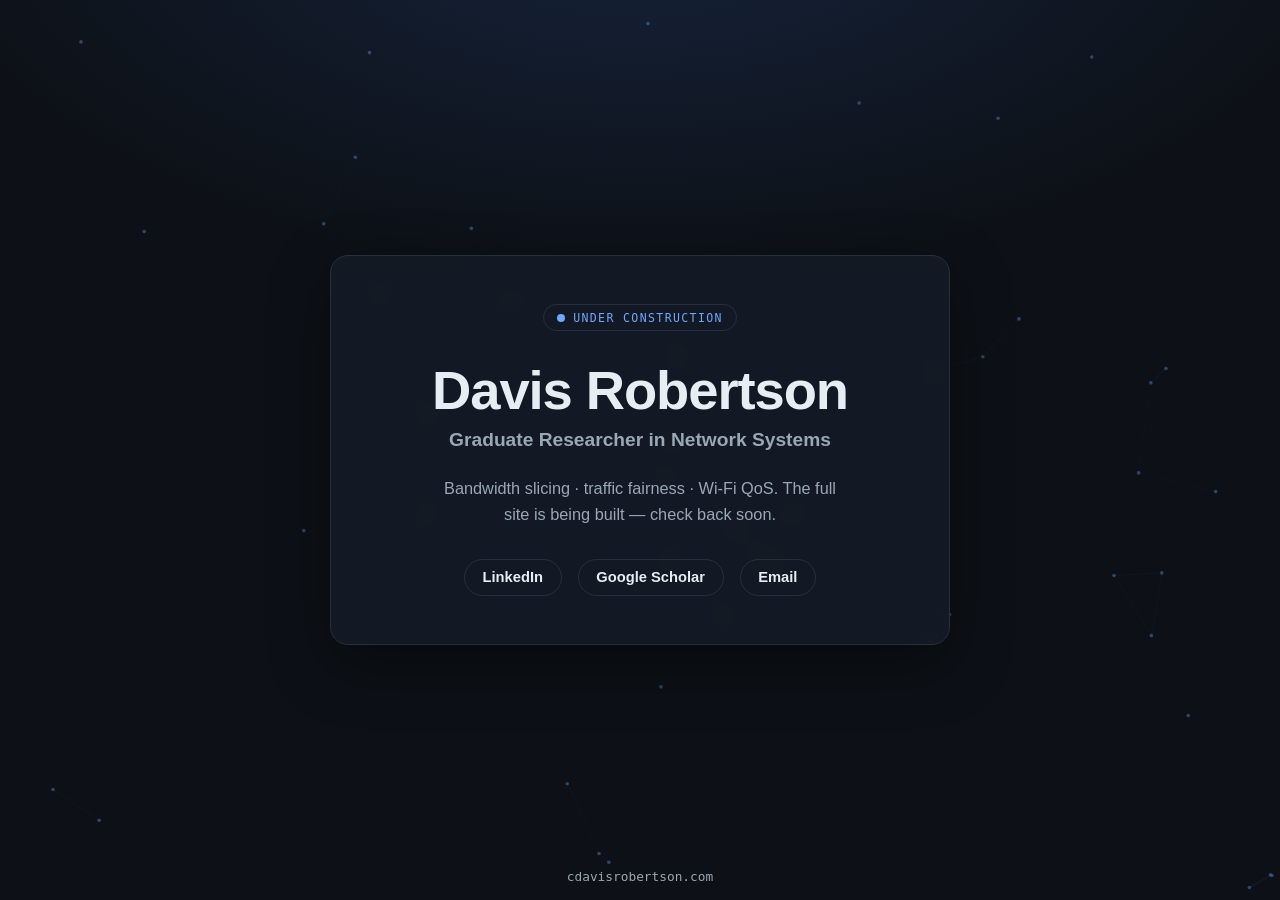
==== index.html @ 1895d781 "Initial site: coming-soon landing + full scaffold (home.html) Coming-soon index.html is live-ready; " ====
<!DOCTYPE html>
<html lang="en">
<head>
  <meta charset="UTF-8" />
  <meta name="viewport" content="width=device-width, initial-scale=1.0" />
  <title>Davis Robertson — Coming Soon</title>
  <meta name="description" content="Davis Robertson — Graduate Researcher in Network Systems. Personal site coming soon." />

  <meta property="og:title" content="Davis Robertson — Coming Soon" />
  <meta property="og:description" content="Graduate Researcher in Network Systems. Site under construction." />
  <meta property="og:type" content="website" />
  <meta property="og:url" content="https://cdavisrobertson.com" />

  <link rel="icon" type="image/svg+xml" href="assets/favicon.svg" />

  <style>
    /* Self-contained landing page — no external CSS/JS deps so it always renders. */
    :root {
      --bg: #0d1117;
      --panel: #161d28;
      --text: #e6edf3;
      --muted: #9aa7b4;
      --accent: #6ea8fe;
      --accent2: #2563eb;
      --border: #26303c;
      --font: -apple-system, BlinkMacSystemFont, "Segoe UI", Roboto, Helvetica, Arial, sans-serif;
      --mono: ui-monospace, SFMono-Regular, "SF Mono", Menlo, Consolas, monospace;
    }
    * { box-sizing: border-box; }
    html, body { height: 100%; margin: 0; }
    body {
      font-family: var(--font);
      color: var(--text);
      background: radial-gradient(1200px 600px at 50% -10%, #16233b 0%, var(--bg) 60%);
      min-height: 100%;
      display: grid;
      place-items: center;
      padding: 2rem 1.25rem;
      overflow: hidden;
    }
    /* animated network canvas sits behind the content */
    #net { position: fixed; inset: 0; z-index: 0; opacity: .5; }
    @media (prefers-reduced-motion: reduce) { #net { display: none; } }

    .card {
      position: relative; z-index: 1;
      max-width: 620px; width: 100%;
      background: color-mix(in srgb, var(--panel) 78%, transparent);
      border: 1px solid var(--border);
      border-radius: 18px;
      padding: 3rem 2.5rem;
      box-shadow: 0 20px 60px rgba(0,0,0,.45);
      backdrop-filter: blur(8px);
      text-align: center;
    }
    .badge {
      display: inline-flex; align-items: center; gap: .5rem;
      font-family: var(--mono); font-size: .72rem; letter-spacing: .12em; text-transform: uppercase;
      color: var(--accent); border: 1px solid var(--border);
      padding: .35rem .8rem; border-radius: 999px; margin-bottom: 1.75rem;
    }
    .badge .dot {
      width: 8px; height: 8px; border-radius: 50%; background: var(--accent);
      box-shadow: 0 0 0 0 rgba(110,168,254,.6); animation: pulse 2s infinite;
    }
    @keyframes pulse {
      0% { box-shadow: 0 0 0 0 rgba(110,168,254,.5); }
      70% { box-shadow: 0 0 0 10px rgba(110,168,254,0); }
      100% { box-shadow: 0 0 0 0 rgba(110,168,254,0); }
    }
    @media (prefers-reduced-motion: reduce) { .badge .dot { animation: none; } }

    h1 { font-size: clamp(2.2rem, 7vw, 3.4rem); margin: 0 0 .4rem; letter-spacing: -.02em; }
    .headline { color: var(--muted); font-weight: 600; font-size: clamp(1rem, 3vw, 1.2rem); margin: 0 0 1.5rem; }
    .msg { color: var(--muted); font-size: 1.02rem; line-height: 1.6; margin: 0 auto 2rem; max-width: 46ch; }

    .links { display: flex; gap: 1rem; justify-content: center; flex-wrap: wrap; }
    .links a {
      color: var(--text); text-decoration: none; font-weight: 600; font-size: .92rem;
      border: 1px solid var(--border); padding: .6rem 1.1rem; border-radius: 999px;
      transition: border-color .2s ease, color .2s ease;
    }
    .links a:hover { border-color: var(--accent); color: var(--accent); }

    footer { position: fixed; bottom: 1rem; left: 0; right: 0; text-align: center; z-index: 1; }
    footer p { color: var(--muted); font-size: .8rem; margin: 0; font-family: var(--mono); }
  </style>
</head>
<body>
  <canvas id="net" aria-hidden="true"></canvas>

  <main class="card">
    <span class="badge"><span class="dot"></span> Under construction</span>
    <h1>Davis Robertson</h1>
    <!-- Approved, verified headline phrasing (CLAUDE.md). No unverified claims on this page. -->
    <p class="headline">Graduate Researcher in Network Systems</p>
    <p class="msg">
      Bandwidth slicing · traffic fairness · Wi-Fi QoS.
      The full site is being built — check back soon.
    </p>
    <nav class="links" aria-label="Contact">
      <a href="https://www.linkedin.com/in/davis-robertson/" rel="me" target="_blank">LinkedIn</a>
      <!-- PLACEHOLDER: real Google Scholar + email URLs. Confirm with Davis before publishing. -->
      <a href="#" rel="me">Google Scholar</a>
      <a href="#" rel="me">Email</a>
    </nav>
  </main>

  <footer><p>cdavisrobertson.com</p></footer>

  <script>
    /* Lightweight animated node/link field — networks flavored, no dependencies.
       Purely decorative; guarded so it never throws on the page. */
    (function () {
      var reduce = window.matchMedia && window.matchMedia("(prefers-reduced-motion: reduce)").matches;
      if (reduce) return;
      var c = document.getElementById("net");
      if (!c || !c.getContext) return;
      var ctx = c.getContext("2d"), nodes = [], N = 46, dpr = Math.min(window.devicePixelRatio || 1, 2);

      function size() {
        c.width = innerWidth * dpr; c.height = innerHeight * dpr;
        c.style.width = innerWidth + "px"; c.style.height = innerHeight + "px";
        ctx.setTransform(dpr, 0, 0, dpr, 0, 0);
      }
      function init() {
        nodes = [];
        for (var i = 0; i < N; i++) {
          nodes.push({
            x: Math.random() * innerWidth, y: Math.random() * innerHeight,
            vx: (Math.random() - .5) * .35, vy: (Math.random() - .5) * .35
          });
        }
      }
      function frame() {
        ctx.clearRect(0, 0, innerWidth, innerHeight);
        for (var i = 0; i < N; i++) {
          var a = nodes[i];
          a.x += a.vx; a.y += a.vy;
          if (a.x < 0 || a.x > innerWidth) a.vx *= -1;
          if (a.y < 0 || a.y > innerHeight) a.vy *= -1;
          for (var j = i + 1; j < N; j++) {
            var b = nodes[j], dx = a.x - b.x, dy = a.y - b.y, d = Math.sqrt(dx * dx + dy * dy);
            if (d < 130) {
              ctx.strokeStyle = "rgba(110,168,254," + (0.14 * (1 - d / 130)) + ")";
              ctx.lineWidth = 1;
              ctx.beginPath(); ctx.moveTo(a.x, a.y); ctx.lineTo(b.x, b.y); ctx.stroke();
            }
          }
          ctx.fillStyle = "rgba(110,168,254,.7)";
          ctx.beginPath(); ctx.arc(a.x, a.y, 1.8, 0, Math.PI * 2); ctx.fill();
        }
        requestAnimationFrame(frame);
      }
      try {
        size(); init(); frame();
        window.addEventListener("resize", function () { size(); init(); });
      } catch (e) { c.style.display = "none"; }
    })();
  </script>
</body>
</html>
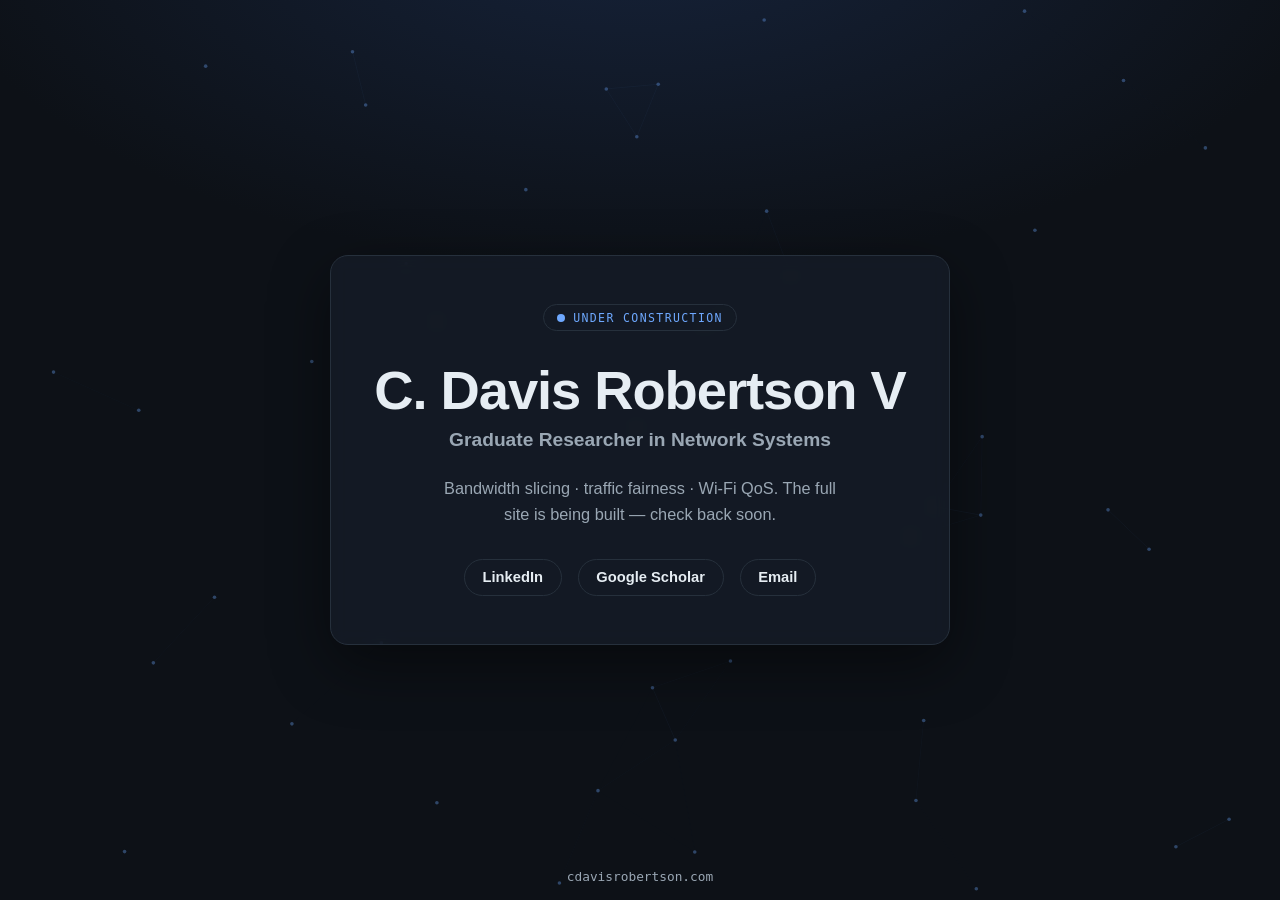
==== commit 311f1e0e: "Use full name 'C. Davis Robertson V' across site" ====
--- a/index.html
+++ b/index.html
@@ -3,10 +3,10 @@
 <head>
   <meta charset="UTF-8" />
   <meta name="viewport" content="width=device-width, initial-scale=1.0" />
-  <title>Davis Robertson — Coming Soon</title>
-  <meta name="description" content="Davis Robertson — Graduate Researcher in Network Systems. Personal site coming soon." />
+  <title>C. Davis Robertson V — Coming Soon</title>
+  <meta name="description" content="C. Davis Robertson V — Graduate Researcher in Network Systems. Personal site coming soon." />
 
-  <meta property="og:title" content="Davis Robertson — Coming Soon" />
+  <meta property="og:title" content="C. Davis Robertson V — Coming Soon" />
   <meta property="og:description" content="Graduate Researcher in Network Systems. Site under construction." />
   <meta property="og:type" content="website" />
   <meta property="og:url" content="https://cdavisrobertson.com" />
@@ -91,7 +91,7 @@
 
   <main class="card">
     <span class="badge"><span class="dot"></span> Under construction</span>
-    <h1>Davis Robertson</h1>
+    <h1>C. Davis Robertson V</h1>
     <!-- Approved, verified headline phrasing (CLAUDE.md). No unverified claims on this page. -->
     <p class="headline">Graduate Researcher in Network Systems</p>
     <p class="msg">
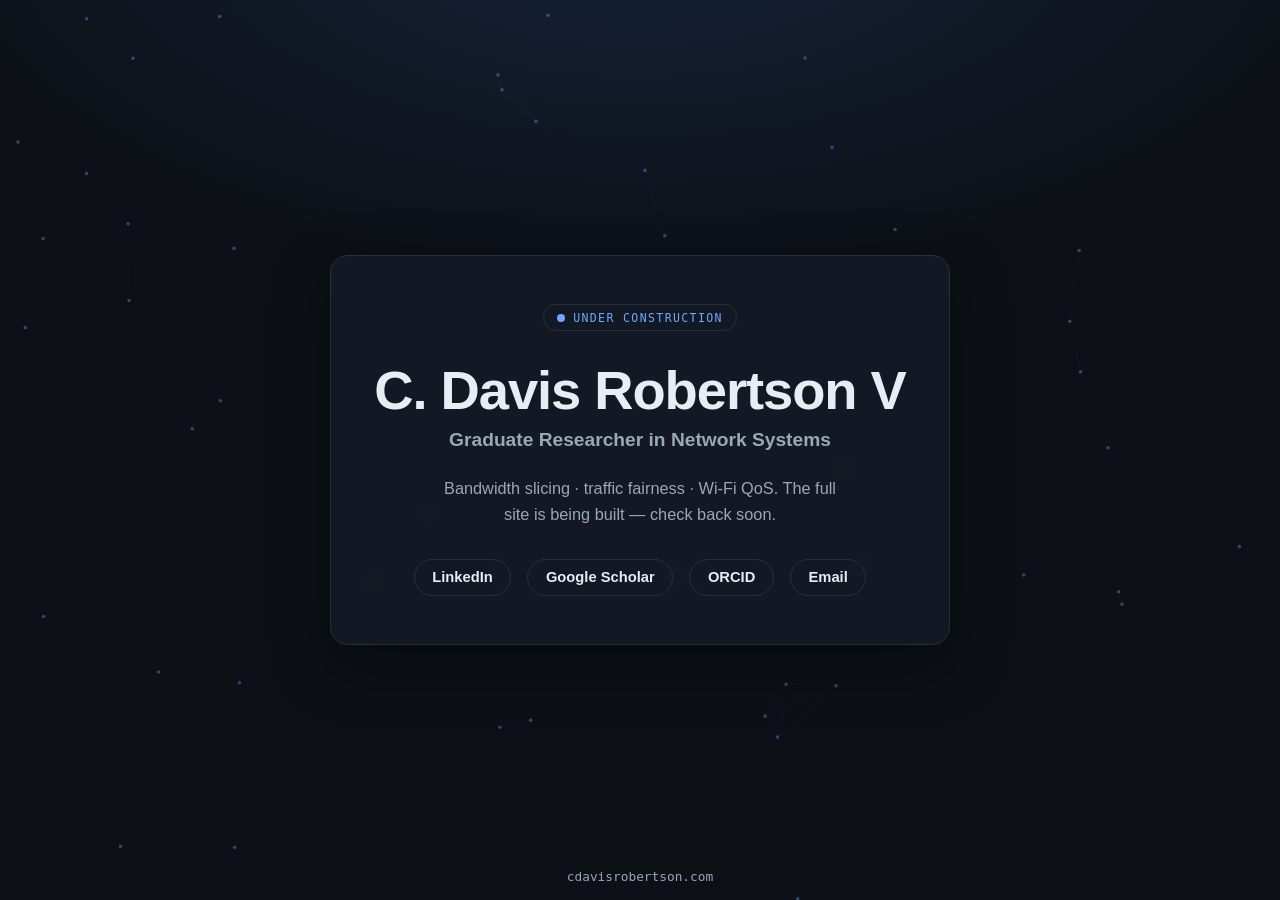
==== commit 10b6078b: "Coming-soon: real contact links (Scholar, ORCID, email); fix minigame overlay hiding" ====
--- a/index.html
+++ b/index.html
@@ -100,9 +100,9 @@
     </p>
     <nav class="links" aria-label="Contact">
       <a href="https://www.linkedin.com/in/davis-robertson/" rel="me" target="_blank">LinkedIn</a>
-      <!-- PLACEHOLDER: real Google Scholar + email URLs. Confirm with Davis before publishing. -->
-      <a href="#" rel="me">Google Scholar</a>
-      <a href="#" rel="me">Email</a>
+      <a href="https://scholar.google.com/citations?user=_o3zH2oAAAAJ&amp;hl=en" rel="me" target="_blank">Google Scholar</a>
+      <a href="https://orcid.org/0009-0001-6652-6123" rel="me" target="_blank">ORCID</a>
+      <a href="mailto:davis@cdavisrobertson.com" rel="me">Email</a>
     </nav>
   </main>
 
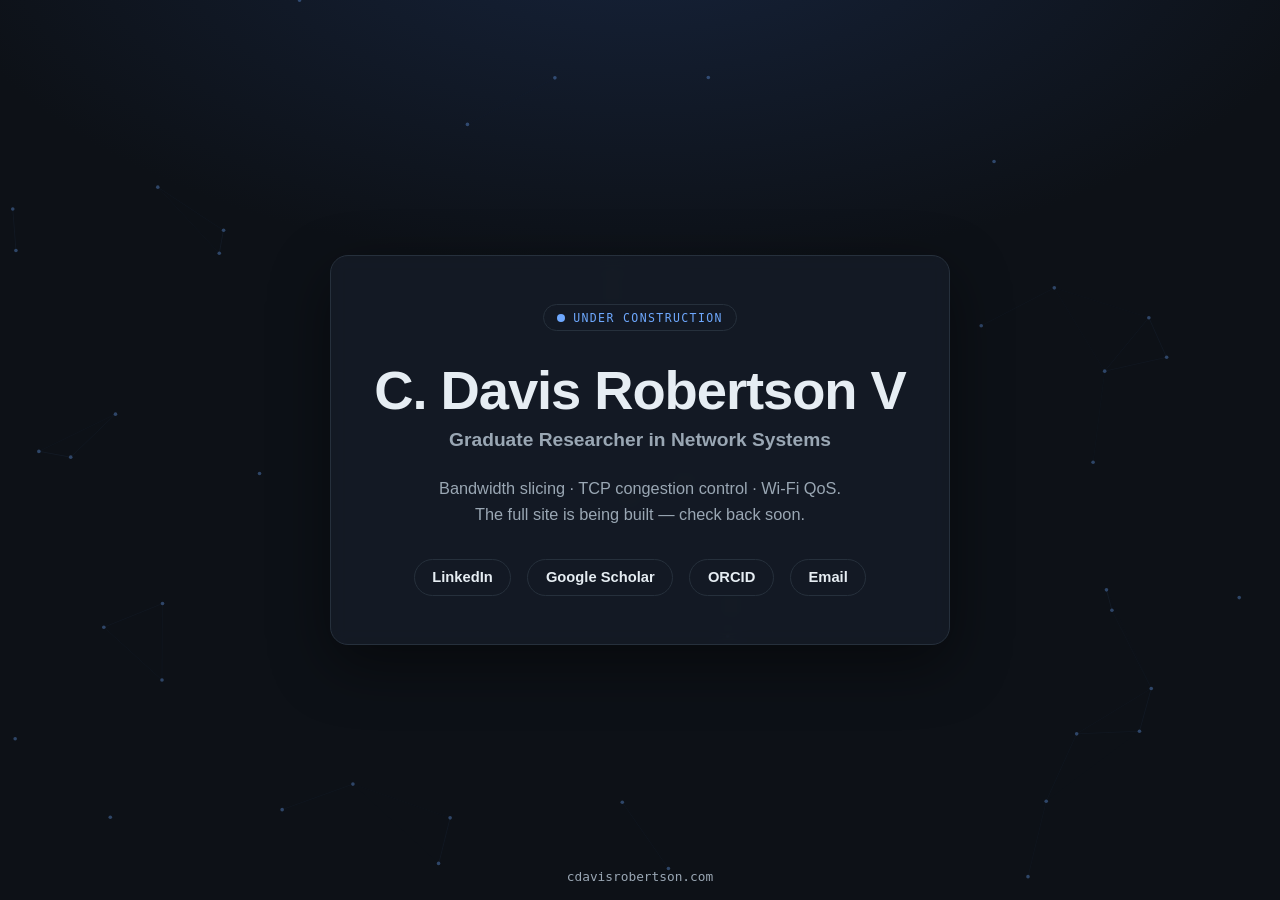
==== commit 4889b678: "Tagline: TCP congestion control replaces traffic fairness" ====
--- a/index.html
+++ b/index.html
@@ -95,7 +95,7 @@
     <!-- Approved, verified headline phrasing (CLAUDE.md). No unverified claims on this page. -->
     <p class="headline">Graduate Researcher in Network Systems</p>
     <p class="msg">
-      Bandwidth slicing · traffic fairness · Wi-Fi QoS.
+      Bandwidth slicing · TCP congestion control · Wi-Fi QoS.
       The full site is being built — check back soon.
     </p>
     <nav class="links" aria-label="Contact">
